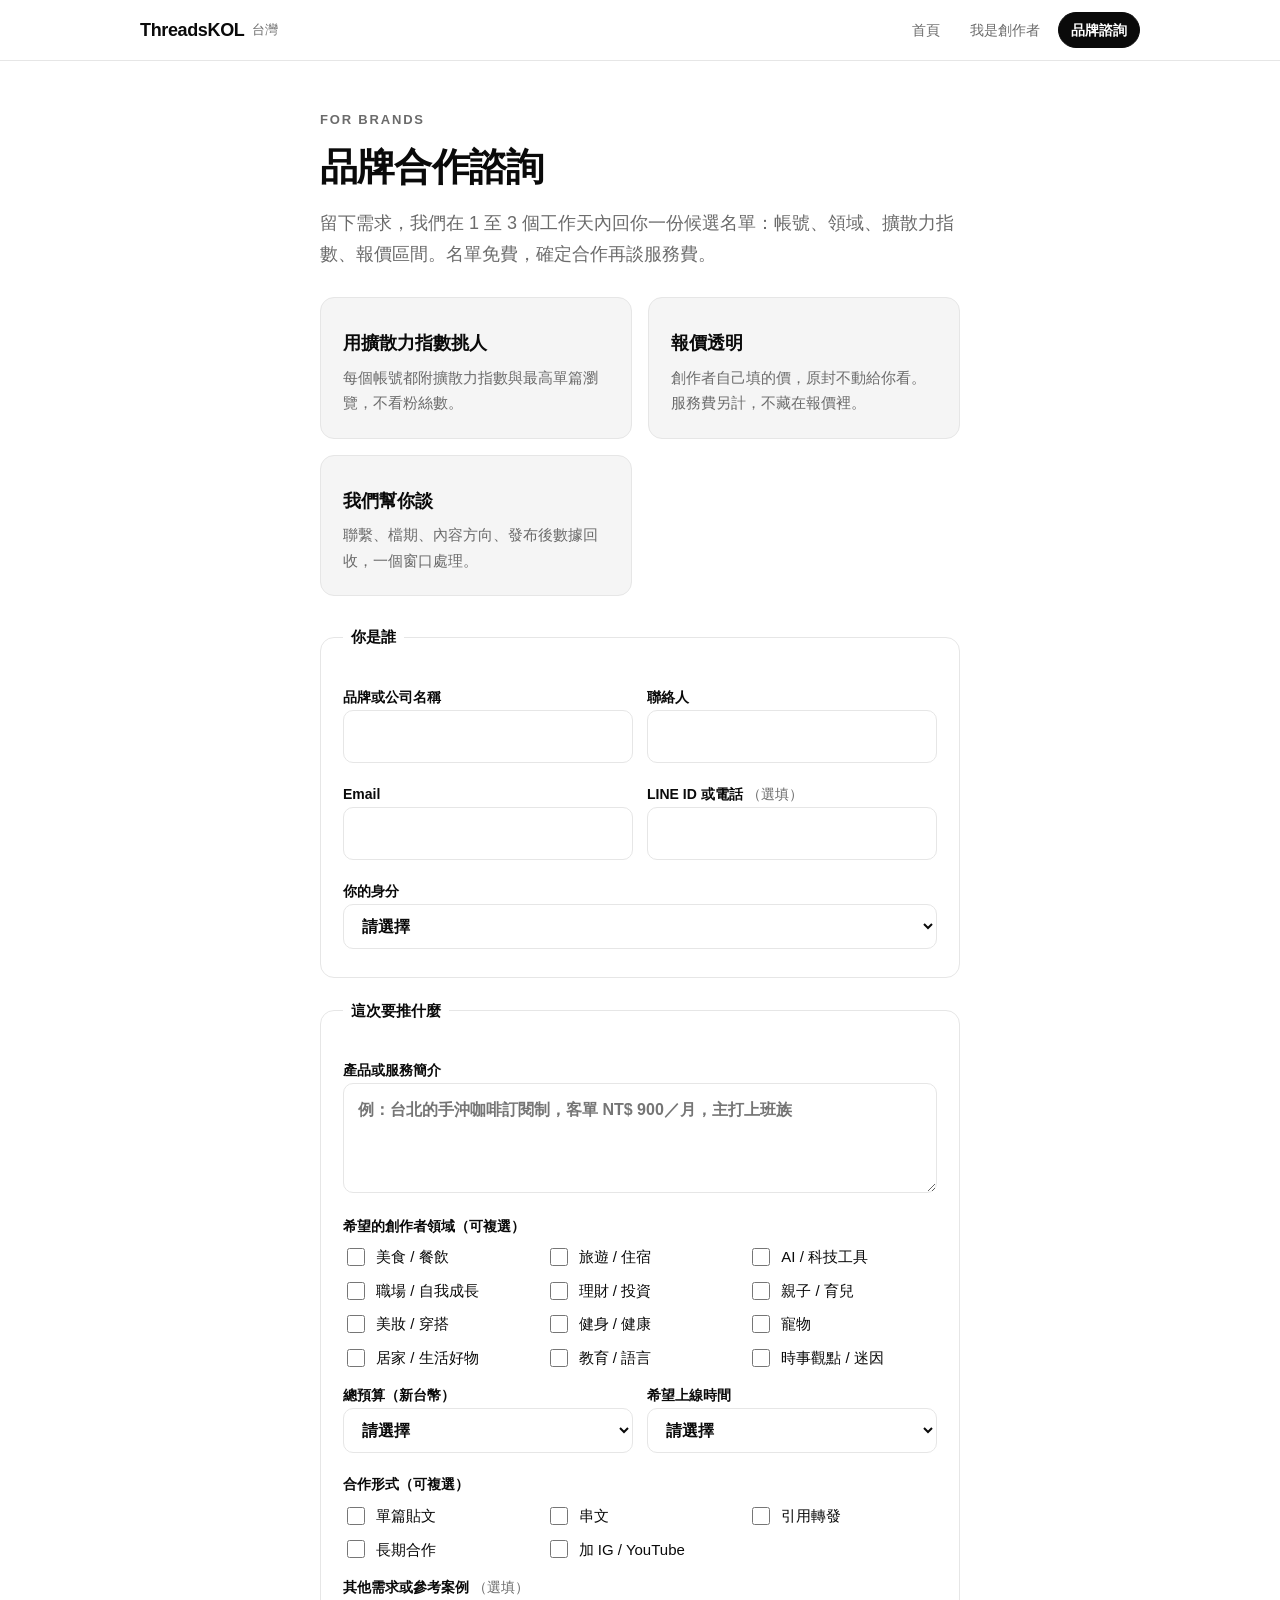
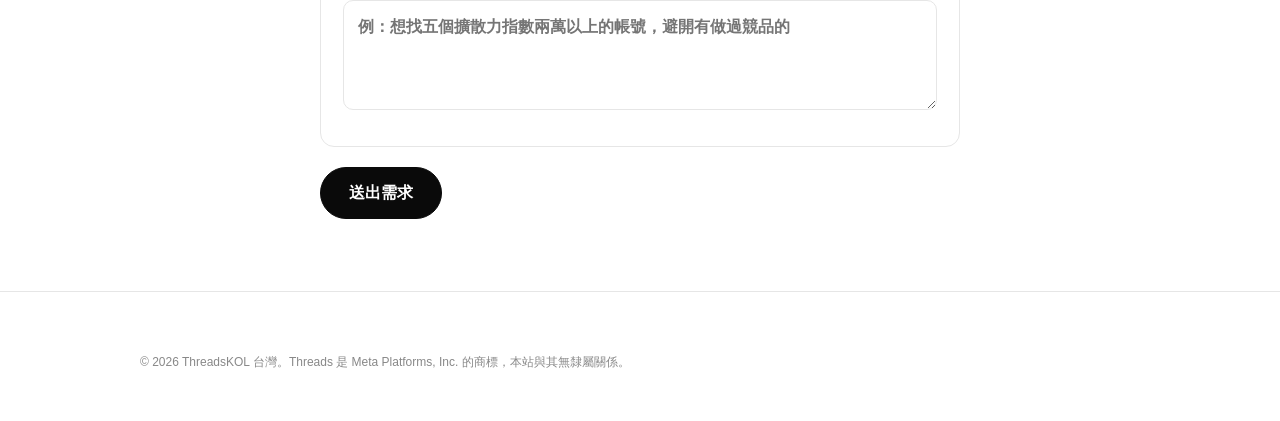
==== brand.html @ 7e64177c "定價指標改稱「擴散力指數」；傳統與 ThreadsKOL 對比卡片拉開配色 Co-Authored-By: Claude Opus 5 <noreply@anthropic.com>" ====
<!doctype html>
<html lang="zh-Hant">
<head>
<meta charset="utf-8">
<meta name="viewport" content="width=device-width,initial-scale=1">
<title>品牌合作諮詢｜ThreadsKOL 台灣</title>
<meta name="description" content="告訴我們你的產品、目標受眾與預算，我們依擴散力指數與領域推薦合適的台灣 Threads 創作者。">
<link rel="stylesheet" href="style.css">
<link rel="icon" href="data:image/svg+xml,<svg xmlns='http://www.w3.org/2000/svg' viewBox='0 0 100 100'><text y='.9em' font-size='90'>🧵</text></svg>">
</head>
<body>
<header><div class="wrap nav">
  <a class="logo" href="./">ThreadsKOL <span>台灣</span></a>
  <ul><li><a href="./">首頁</a></li><li><a href="./register.html">我是創作者</a></li><li><a class="btn" href="./brand.html">品牌諮詢</a></li></ul>
</div></header>

<main class="wrap form" style="padding-block:48px 72px">
  <div class="eyebrow">For Brands</div>
  <h1>品牌合作諮詢</h1>
  <p class="lead">留下需求，我們在 1 至 3 個工作天內回你一份候選名單：帳號、領域、擴散力指數、報價區間。名單免費，確定合作再談服務費。</p>

  <div class="grid" style="margin-bottom:28px">
    <div class="card"><h3>用擴散力指數挑人</h3><p>每個帳號都附擴散力指數與最高單篇瀏覽，不看粉絲數。</p></div>
    <div class="card"><h3>報價透明</h3><p>創作者自己填的價，原封不動給你看。服務費另計，不藏在報價裡。</p></div>
    <div class="card"><h3>我們幫你談</h3><p>聯繫、檔期、內容方向、發布後數據回收，一個窗口處理。</p></div>
  </div>

  <form name="brand" method="POST" action="./thanks.html" data-netlify="true" netlify-honeypot="website">
    <input type="hidden" name="form-name" value="brand">
    <p class="hidden"><label>網站 <input name="website"></label></p>

    <fieldset><legend>你是誰</legend>
      <div class="row">
        <label>品牌或公司名稱 <input type="text" name="company" required></label>
        <label>聯絡人 <input type="text" name="contact" required></label>
      </div>
      <div class="row">
        <label>Email <input type="email" name="email" required></label>
        <label>LINE ID 或電話 <span class="opt">（選填）</span><input type="text" name="phone"></label>
      </div>
      <label>你的身分
        <select name="role" required>
          <option value="">請選擇</option>
          <option>品牌方（自家產品）</option>
          <option>行銷公司 / 代理商</option>
          <option>新創 / 個人工作室</option>
          <option>其他</option>
        </select>
      </label>
    </fieldset>

    <fieldset><legend>這次要推什麼</legend>
      <label>產品或服務簡介 <textarea name="product" required placeholder="例：台北的手沖咖啡訂閱制，客單 NT$ 900／月，主打上班族"></textarea></label>
      <label>希望的創作者領域（可複選）</label>
      <div class="checks">
        <label><input type="checkbox" name="topics" value="美食餐飲">美食 / 餐飲</label>
        <label><input type="checkbox" name="topics" value="旅遊住宿">旅遊 / 住宿</label>
        <label><input type="checkbox" name="topics" value="AI科技">AI / 科技工具</label>
        <label><input type="checkbox" name="topics" value="職場成長">職場 / 自我成長</label>
        <label><input type="checkbox" name="topics" value="理財投資">理財 / 投資</label>
        <label><input type="checkbox" name="topics" value="親子育兒">親子 / 育兒</label>
        <label><input type="checkbox" name="topics" value="美妝穿搭">美妝 / 穿搭</label>
        <label><input type="checkbox" name="topics" value="健身健康">健身 / 健康</label>
        <label><input type="checkbox" name="topics" value="寵物">寵物</label>
        <label><input type="checkbox" name="topics" value="居家生活">居家 / 生活好物</label>
        <label><input type="checkbox" name="topics" value="教育語言">教育 / 語言</label>
        <label><input type="checkbox" name="topics" value="時事迷因">時事觀點 / 迷因</label>
      </div>
      <div class="row">
        <label>總預算（新台幣）
          <select name="budget" required>
            <option value="">請選擇</option>
            <option>3 萬以下</option>
            <option>3 至 10 萬</option>
            <option>10 至 30 萬</option>
            <option>30 萬以上</option>
            <option>還不確定，想先看名單</option>
          </select>
        </label>
        <label>希望上線時間
          <select name="timeline">
            <option value="">請選擇</option>
            <option>兩週內</option>
            <option>一個月內</option>
            <option>一到三個月</option>
            <option>還在規劃</option>
          </select>
        </label>
      </div>
      <label>合作形式（可複選）</label>
      <div class="checks">
        <label><input type="checkbox" name="format" value="單篇貼文">單篇貼文</label>
        <label><input type="checkbox" name="format" value="串文">串文</label>
        <label><input type="checkbox" name="format" value="引用轉發">引用轉發</label>
        <label><input type="checkbox" name="format" value="長期合作">長期合作</label>
        <label><input type="checkbox" name="format" value="跨平台">加 IG / YouTube</label>
      </div>
      <label>其他需求或參考案例 <span class="opt">（選填）</span><textarea name="notes" placeholder="例：想找五個擴散力指數兩萬以上的帳號，避開有做過競品的"></textarea></label>
    </fieldset>

    <button class="btn big" type="submit">送出需求</button>
  </form>
</main>

<footer><div class="wrap"><p class="fine">© 2026 ThreadsKOL 台灣。Threads 是 Meta Platforms, Inc. 的商標，本站與其無隸屬關係。</p></div></footer>
<script src="form.js"></script>
</body>
</html>
---- style.css ----
:root{--bg:#fff;--fg:#0a0a0a;--muted:#6b6b6b;--line:#e6e6e6;--soft:#f5f5f5;--accent:#0a0a0a;--accent-fg:#fff;--ok:#1f8a4c;--maxw:1040px;--r:14px}
@media (prefers-color-scheme:dark){:root{--bg:#0f0f0f;--fg:#f2f2f2;--muted:#9a9a9a;--line:#262626;--soft:#181818;--accent:#f2f2f2;--accent-fg:#0f0f0f}}
*{box-sizing:border-box}
html{scroll-behavior:smooth}
body{margin:0;background:var(--bg);color:var(--fg);font-family:-apple-system,BlinkMacSystemFont,"Segoe UI","PingFang TC","Noto Sans TC","Microsoft JhengHei",sans-serif;font-size:16px;line-height:1.7;-webkit-font-smoothing:antialiased}
a{color:inherit}
.wrap{max-width:var(--maxw);margin:0 auto;padding-inline:20px}
header{position:sticky;top:0;background:color-mix(in srgb,var(--bg) 88%,transparent);backdrop-filter:blur(12px);border-bottom:1px solid var(--line);z-index:10}
.nav{display:flex;align-items:center;justify-content:space-between;height:60px;gap:12px}
.logo{font-weight:800;letter-spacing:-.02em;text-decoration:none;font-size:18px;display:flex;align-items:center;gap:8px}
.logo span{font-weight:500;color:var(--muted);font-size:13px}
.nav ul{display:flex;gap:6px;list-style:none;margin:0;padding:0;align-items:center}
.nav ul a{text-decoration:none;padding:8px 12px;border-radius:999px;font-size:14px;color:var(--muted)}
.nav ul a:hover{background:var(--soft);color:var(--fg)}
.nav ul a.btn{color:var(--accent-fg)}
@media (max-width:640px){.nav ul a:not(.btn){display:none}}
.btn{display:inline-block;background:var(--accent);color:var(--accent-fg);padding:12px 22px;border-radius:999px;text-decoration:none;font-weight:700;font-size:15px;border:1px solid var(--accent);cursor:pointer;line-height:1.3}
.btn.ghost{background:transparent;color:var(--fg);border-color:var(--line)}
.btn.ghost:hover{border-color:var(--fg)}
.btn.big{padding:15px 28px;font-size:16px}
.hero{padding-block:72px 48px;text-align:left}
.eyebrow{font-size:13px;letter-spacing:.14em;text-transform:uppercase;color:var(--muted);font-weight:700}
h1{font-size:clamp(30px,5.4vw,52px);line-height:1.18;letter-spacing:-.02em;margin:14px 0 18px;font-weight:800}
.lead{font-size:18px;color:var(--muted);max-width:640px;margin:0 0 28px}
.cta-row{display:flex;gap:12px;flex-wrap:wrap;align-items:center}
.pills{display:flex;gap:18px;flex-wrap:wrap;margin-top:22px;padding:0;list-style:none;color:var(--muted);font-size:14px}
.pills li::before{content:"✓ ";color:var(--ok);font-weight:800}
section{padding-block:56px;border-top:1px solid var(--line)}
h2{font-size:clamp(24px,3.4vw,34px);letter-spacing:-.02em;line-height:1.25;margin:6px 0 10px;font-weight:800}
.sub{color:var(--muted);max-width:640px;margin:0 0 30px}
.grid{display:grid;gap:16px;grid-template-columns:repeat(auto-fit,minmax(240px,1fr))}
.card{background:var(--soft);border:1px solid var(--line);border-radius:var(--r);padding:22px}
.card .n{font-size:12px;font-weight:800;color:var(--muted);letter-spacing:.1em}
.card h3{margin:8px 0 6px;font-size:18px}
.card p{margin:0;color:var(--muted);font-size:15px}
.stats{display:grid;gap:16px;grid-template-columns:repeat(auto-fit,minmax(180px,1fr));margin-top:36px}
.stat{border:1px solid var(--line);border-radius:var(--r);padding:18px 20px}
.stat b{display:block;font-size:30px;letter-spacing:-.02em;line-height:1.1}
.stat small{color:var(--muted)}
.steps{counter-reset:s;display:grid;gap:16px;grid-template-columns:repeat(auto-fit,minmax(220px,1fr))}
.step{position:relative;padding:22px 22px 22px 22px;border:1px solid var(--line);border-radius:var(--r)}
.step::before{counter-increment:s;content:counter(s);display:inline-grid;place-items:center;width:30px;height:30px;border-radius:50%;background:var(--accent);color:var(--accent-fg);font-weight:800;font-size:14px;margin-bottom:10px}
.step h3{margin:0 0 6px;font-size:17px}
.step p{margin:0;color:var(--muted);font-size:15px}
.tags{display:flex;flex-wrap:wrap;gap:8px;margin:0;padding:0;list-style:none}
.tags li{border:1px solid var(--line);border-radius:999px;padding:7px 14px;font-size:14px;background:var(--bg)}
.tags.soft li{background:var(--soft);border-color:transparent;color:var(--muted)}
.compare{display:grid;gap:16px;grid-template-columns:repeat(auto-fit,minmax(260px,1fr))}
.compare .card:not(.good){background:transparent;border-style:dashed;color:var(--muted)}.compare .card:not(.good) h3{color:var(--muted)}.compare .card:not(.good) h3::before{content:"✕ ";color:#c0392b}.compare .card.good{border:2px solid var(--ok);background:color-mix(in srgb,var(--ok) 9%,var(--bg))}.compare .card.good h3{color:var(--ok)}.compare .card.good h3::before{content:"✓ "}.compare .card.good p{color:var(--fg)}
details{border-top:1px solid var(--line);padding:14px 0}
details:last-of-type{border-bottom:1px solid var(--line)}
summary{cursor:pointer;font-weight:700;font-size:16px;list-style:none;display:flex;justify-content:space-between;align-items:center}
summary::after{content:"+";color:var(--muted);font-weight:400;font-size:20px}
details[open] summary::after{content:"–"}
details p{margin:10px 0 0;color:var(--muted)}
.final{text-align:center;padding-block:72px}
.final h2{margin-bottom:10px}
footer{border-top:1px solid var(--line);padding-block:36px;color:var(--muted);font-size:13px}
footer .cols{display:grid;gap:20px;grid-template-columns:2fr 1fr 1fr}
@media (max-width:640px){footer .cols{grid-template-columns:1fr}}
footer ul{list-style:none;padding:0;margin:8px 0 0}
footer li{margin:4px 0}
footer a{text-decoration:none}
footer a:hover{text-decoration:underline}
.fine{margin-top:24px;font-size:12px;opacity:.8}
/* forms */
.form{max-width:680px;margin:0 auto}
.form h1{font-size:clamp(26px,4vw,38px)}
fieldset{border:1px solid var(--line);border-radius:var(--r);padding:22px;margin:0 0 20px}
legend{font-weight:800;padding:0 8px;font-size:15px}
label{display:block;font-weight:700;font-size:14px;margin:14px 0 6px}
label .opt{color:var(--muted);font-weight:500}
.hint{display:block;color:var(--muted);font-size:13px;font-weight:400;margin-top:4px}
input[type=text],input[type=url],input[type=email],input[type=number],select,textarea{width:100%;padding:12px 14px;border:1px solid var(--line);border-radius:10px;background:var(--bg);color:var(--fg);font:inherit;font-size:16px}
input:focus,select:focus,textarea:focus{outline:2px solid var(--accent);outline-offset:1px;border-color:transparent}
textarea{min-height:110px;resize:vertical}
.row{display:grid;gap:14px;grid-template-columns:1fr 1fr}
@media (max-width:560px){.row{grid-template-columns:1fr}}
.checks{display:grid;gap:8px 14px;grid-template-columns:repeat(auto-fit,minmax(150px,1fr));margin-top:6px}
.checks label{display:flex;gap:8px;align-items:center;font-weight:500;margin:0;font-size:15px}
.checks input{width:18px;height:18px;accent-color:var(--accent)}
.agree{display:flex;gap:10px;align-items:flex-start;font-weight:500;font-size:14px;color:var(--muted);margin:6px 0 18px}
.agree input{margin-top:5px;width:18px;height:18px;accent-color:var(--accent)}
.hidden{position:absolute;left:-9999px}
.note{background:var(--soft);border-radius:var(--r);padding:16px 18px;font-size:14px;color:var(--muted);margin:0 0 24px}
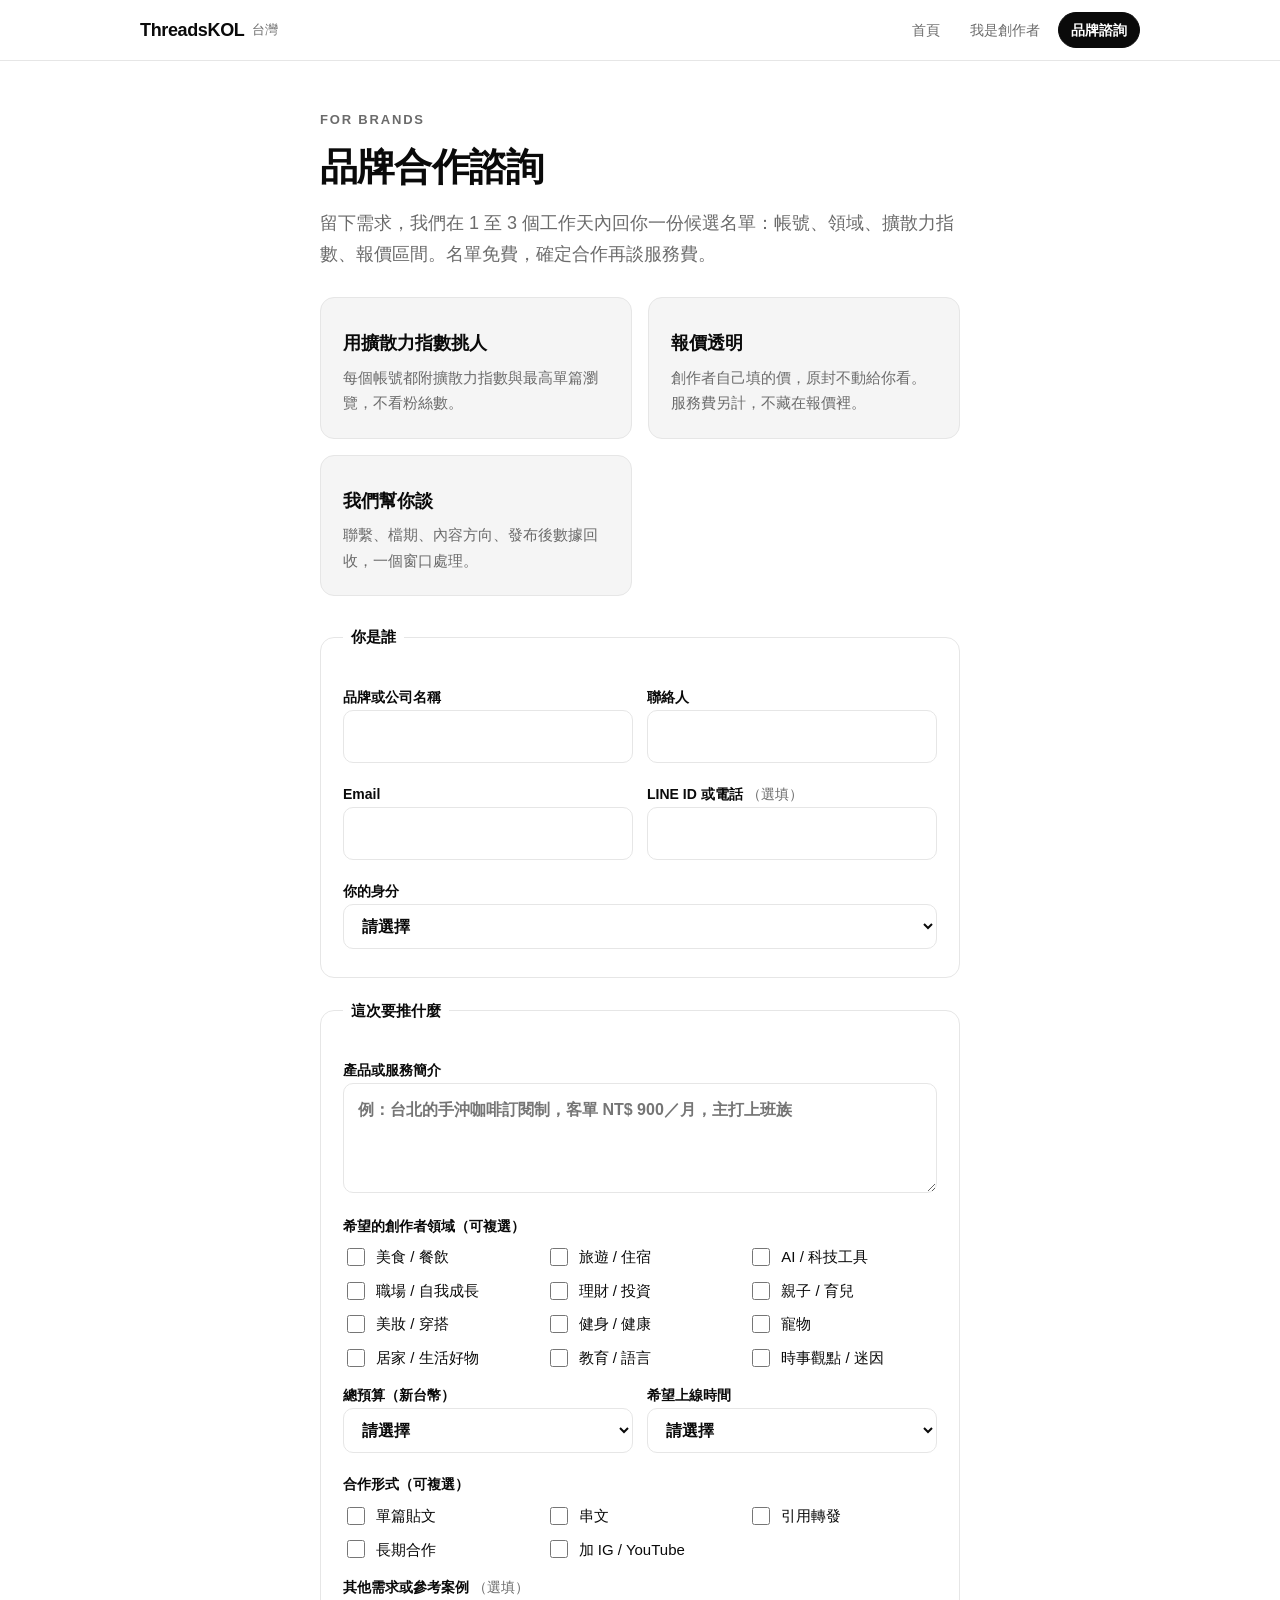
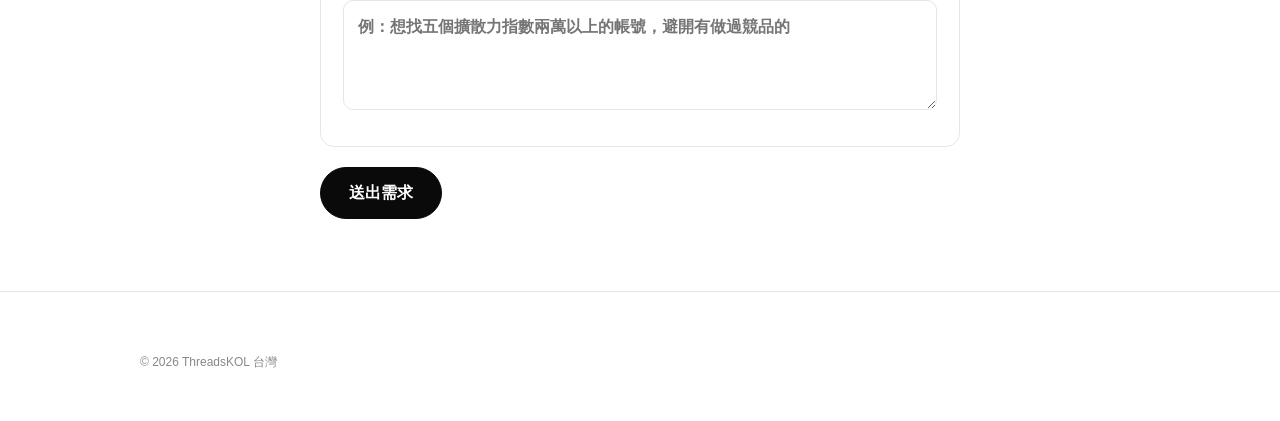
==== commit 5a34b3ba: "頁尾移除 Threads 商標聲明 Co-Authored-By: Claude Opus 5 <noreply@anthropic.com>" ====
--- a/brand.html
+++ b/brand.html
@@ -5,7 +5,7 @@
 <meta name="viewport" content="width=device-width,initial-scale=1">
 <title>品牌合作諮詢｜ThreadsKOL 台灣</title>
 <meta name="description" content="告訴我們你的產品、目標受眾與預算，我們依擴散力指數與領域推薦合適的台灣 Threads 創作者。">
-<link rel="stylesheet" href="style.css">
+<link rel="stylesheet" href="style.css?v=20260915b">
 <link rel="icon" href="data:image/svg+xml,<svg xmlns='http://www.w3.org/2000/svg' viewBox='0 0 100 100'><text y='.9em' font-size='90'>🧵</text></svg>">
 </head>
 <body>
@@ -102,7 +102,7 @@
   </form>
 </main>
 
-<footer><div class="wrap"><p class="fine">© 2026 ThreadsKOL 台灣。Threads 是 Meta Platforms, Inc. 的商標，本站與其無隸屬關係。</p></div></footer>
-<script src="form.js"></script>
+<footer><div class="wrap"><p class="fine">© 2026 ThreadsKOL 台灣</p></div></footer>
+<script src="form.js?v=20260915b"></script>
 </body>
 </html>
--- a/style.css
+++ b/style.css
@@ -83,3 +83,4 @@
 .agree input{margin-top:5px;width:18px;height:18px;accent-color:var(--accent)}
 .hidden{position:absolute;left:-9999px}
 .note{background:var(--soft);border-radius:var(--r);padding:16px 18px;font-size:14px;color:var(--muted);margin:0 0 24px}
+.platform-links{display:grid;gap:12px;margin-top:14px}.platform-links:empty{display:none}#platformHint{margin-top:12px}[hidden]{display:none!important}
